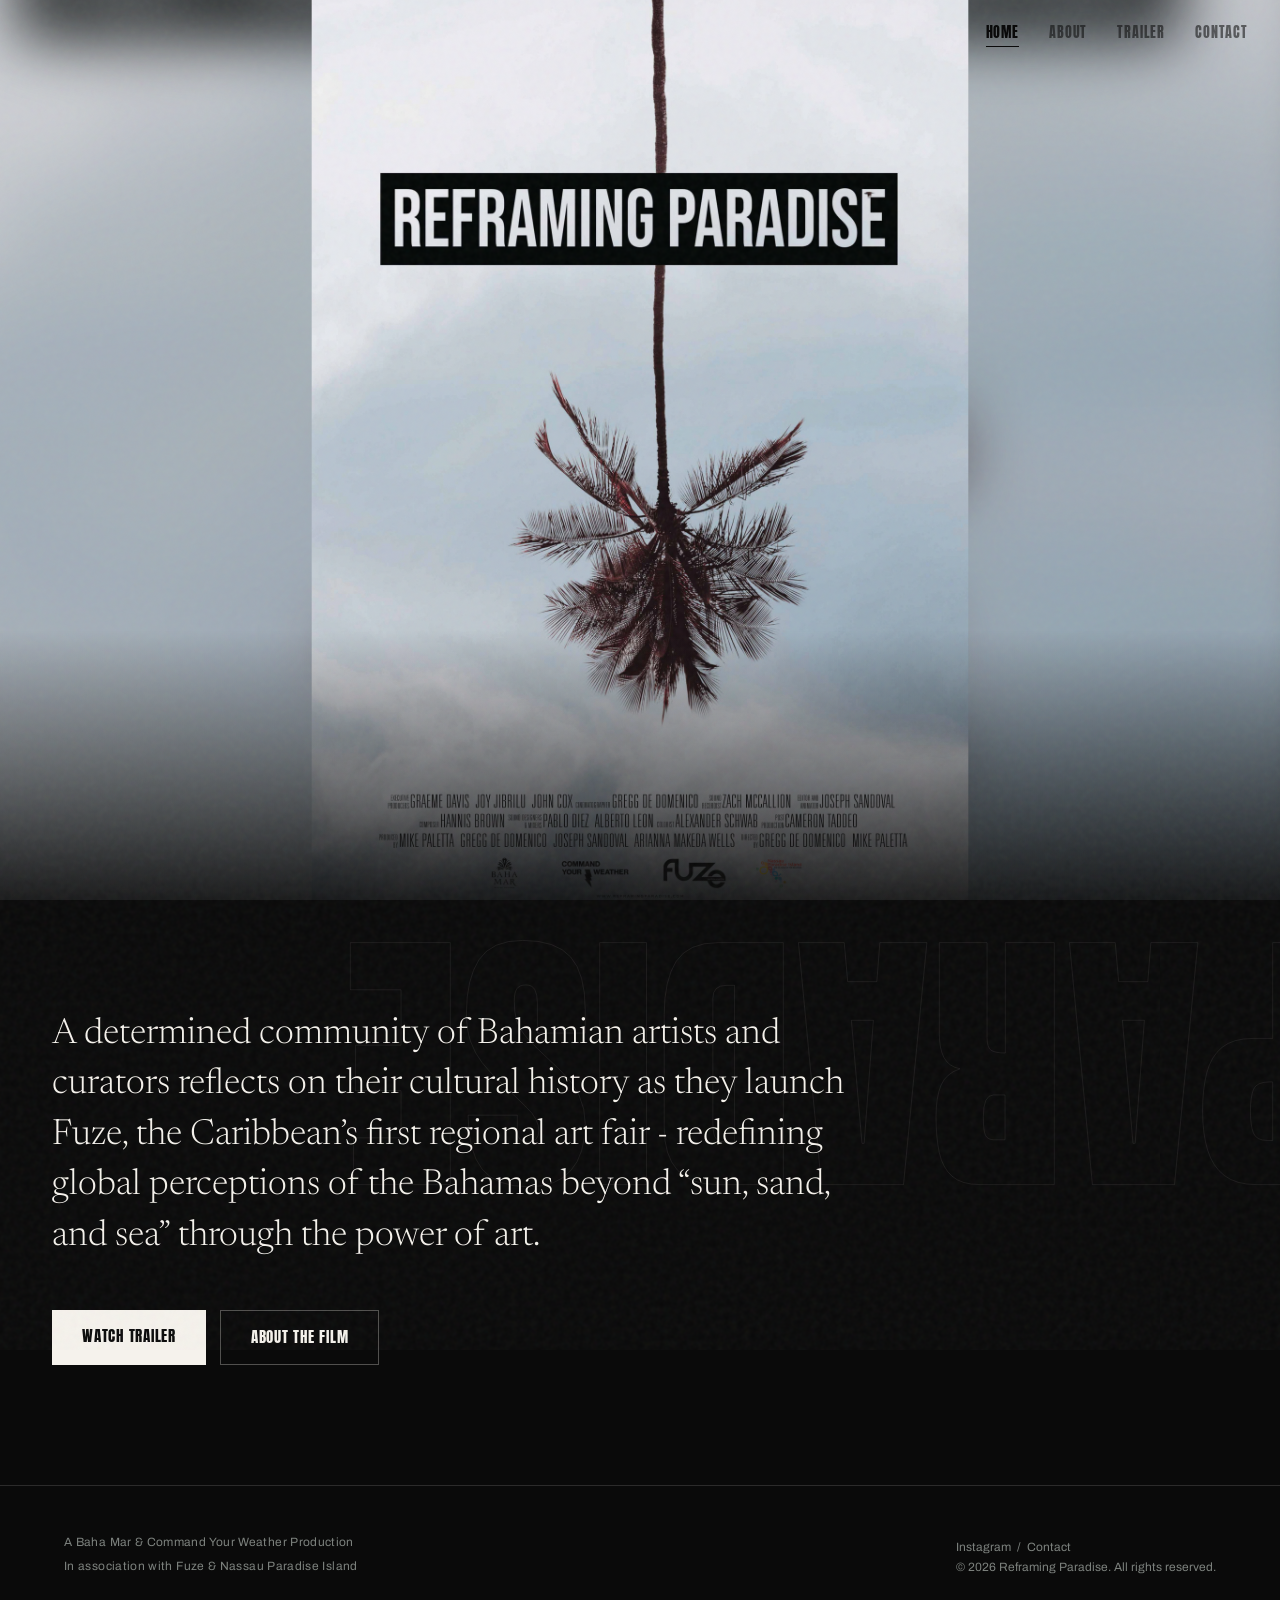
==== index.html @ a8e39a1b "Add files via upload" ====
<!DOCTYPE html>
<html lang="en">
<head>
<meta charset="UTF-8">
<meta name="viewport" content="width=device-width, initial-scale=1.0">
<title>Reframing Paradise — A Documentary Film</title>
<meta name="description" content="Reframing Paradise follows a community of Bahamian artists and curators as they launch Fuze, the Caribbean's first regional art fair.">
<link rel="stylesheet" href="style.css">
<style>
  .hero{
    position:relative;
    height:100svh;
    min-height:620px;
    overflow:hidden;
  }
  .hero-bg{
    position:absolute; inset:-40px;
    width:calc(100% + 80px); height:calc(100% + 80px);
    object-fit:cover;
    filter:blur(28px) brightness(0.9);
    transform:scale(1.15);
  }
  .hero-poster{
    position:absolute; inset:0;
    width:100%; height:100%;
    object-fit:contain;
    transform:scale(1.08);
    animation:heroDrift 26s ease-in-out infinite alternate;
  }
  @keyframes heroDrift{
    from{ transform:scale(1.08); }
    to{ transform:scale(1.12); }
  }
  @media (prefers-reduced-motion:reduce){ .hero-poster{ animation:none; } }
  .hero::after{
    content:"";
    position:absolute; inset:0;
    background:linear-gradient(to top, rgba(10,10,10,0.9) 0%, rgba(10,10,10,0) 30%);
  }
  .below{
    position:relative;
    padding:110px 0 60px;
    overflow:hidden;
  }
  .below .ghost{ top:20px; right:-4%; }
  .syn{
    font-family:'Newsreader',Georgia,serif;
    font-weight:300;
    font-size:clamp(23px,3vw,36px);
    line-height:1.4;
    max-width:840px;
    margin:0;
  }
  .syn i{ font-style:italic; }
  .cta-row{ display:flex; gap:14px; margin-top:48px; flex-wrap:wrap; }
  /* homepage nav: solid black over the light sky */
  .site-nav{ mix-blend-mode:normal; }
  .site-nav ul a, .nav-toggle{ color:#0a0a0a; }
  .site-nav ul a.active{ border-bottom-color:#0a0a0a; }
  /* mobile menu overlay is black — flip back to white there */
  .site-nav ul.open a{ color:#fff; }
  .site-nav ul.open a.active{ border-bottom-color:#fff; }
  .site-nav.menu-open .nav-toggle{ color:#fff; }
</style>
</head>
<body>
<div class="grain"></div>

<nav class="site-nav">
  <button class="nav-toggle">Menu</button>
  <ul>
    <li><a href="index.html" class="active">Home</a></li>
    <li><a href="about.html">About</a></li>
    <li><a href="trailer.html">Trailer</a></li>
    <li><a href="contact.html">Contact</a></li>
  </ul>
</nav>

<div class="hero">
  <img class="hero-bg" src="assets/poster.jpg" alt="" aria-hidden="true">
  <img class="hero-poster" src="assets/poster.jpg" alt="Reframing Paradise — an inverted palm tree hangs against an overcast sky">
</div>

<div class="below">
  <div class="ghost">Paradise</div>
  <div class="wrap">
    <p class="syn">A determined community of Bahamian artists and curators reflects on their cultural history as they launch Fuze, the Caribbean’s first regional art fair - redefining global perceptions of the Bahamas beyond “sun, sand, and sea” through the power of art.</p>

    <div class="cta-row">
      <a href="trailer.html" class="btn">Watch Trailer</a>
      <a href="about.html" class="btn ghost-btn">About the Film</a>
    </div>
  </div>
</div>

<footer>
  <div class="wrap">
    <div class="credit-list">
      A Baha Mar &amp; Command Your Weather Production<br>
      In association with Fuze &amp; Nassau Paradise Island
    </div>
    <div class="copy">
      <a href="https://www.instagram.com/reframingparadise" target="_blank" rel="noopener">Instagram</a> &nbsp;/&nbsp;
      <a href="contact.html">Contact</a><br>
      © 2026 Reframing Paradise. All rights reserved.
    </div>
  </div>
</footer>

<script src="site.js"></script>
</body>
</html>
---- style.css ----
@import url('https://fonts.googleapis.com/css2?family=Anton&family=Bebas+Neue&family=Archivo:wght@400;500;600&family=Newsreader:ital,opsz,wght@0,6..72,300;0,6..72,400;1,6..72,300&display=swap');

:root{
  --black: #0a0a0a;
  --white: #f5f2ec;
  --sky: #9aa7ad;
  --frond: #b6522f;
  --dim: #7d827e;
  --line: rgba(245,242,236,0.14);
  --line-strong: rgba(245,242,236,0.3);
  --maxw: 1240px;
}

*{ box-sizing:border-box; }
html{ scroll-behavior:smooth; }
body{
  margin:0;
  background:var(--black);
  color:var(--white);
  font-family:'Archivo', Helvetica, Arial, sans-serif;
  font-size:16px;
  line-height:1.65;
  -webkit-font-smoothing:antialiased;
  overflow-x:hidden;
}
a{ color:inherit; }
img{ max-width:100%; display:block; }

/* ============ DISPLAY TYPE — matched to the title logo ============ */
h1,h2,h3,.display{
  font-family:'Anton','Arial Narrow',sans-serif;
  font-weight:400;
  text-transform:uppercase;
  letter-spacing:0.005em;
  line-height:0.95;
  margin:0;
}

/* The logo treatment: condensed caps in a solid bar. Two polarities. */
.stamp{
  display:inline-block;
  font-family:'Anton',sans-serif;
  text-transform:uppercase;
  line-height:1;
  padding:0.18em 0.35em;
  background:var(--white);
  color:var(--black);
}
.stamp.dark{ background:var(--black); color:var(--white); }

.wrap{ max-width:var(--maxw); margin:0 auto; padding:0 32px; }

/* ============ FILM GRAIN ============ */
.grain{
  position:fixed; inset:-50%;
  width:200%; height:200%;
  pointer-events:none;
  z-index:99;
  opacity:0.05;
  background-image:url("data:image/svg+xml,%3Csvg viewBox='0 0 300 300' xmlns='http://www.w3.org/2000/svg'%3E%3Cfilter id='n'%3E%3CfeTurbulence type='fractalNoise' baseFrequency='0.9' numOctaves='2'/%3E%3C/filter%3E%3Crect width='100%25' height='100%25' filter='url(%23n)'/%3E%3C/svg%3E");
  animation:grain 8s steps(10) infinite;
}
@keyframes grain{
  0%,100%{ transform:translate(0,0); }
  20%{ transform:translate(-3%,2%); }
  40%{ transform:translate(2%,-3%); }
  60%{ transform:translate(-2%,-2%); }
  80%{ transform:translate(3%,3%); }
}
@media (prefers-reduced-motion:reduce){
  .grain{ animation:none; }
}

/* ============ NAV ============ */
.site-nav{
  position:fixed; top:0; left:0; right:0;
  z-index:100;
  display:flex; align-items:center; justify-content:flex-end;
  padding:20px 32px;
  mix-blend-mode:difference;
}
.site-nav .mark{
  font-family:'Anton',sans-serif;
  font-size:13px;
  letter-spacing:0.05em;
  text-decoration:none;
  color:#fff;
  position:absolute;
  left:50%;
  transform:translateX(-50%);
}
.site-nav ul{ list-style:none; display:flex; gap:30px; margin:0; padding:0; }
.site-nav ul a{
  font-family:'Anton',sans-serif;
  text-decoration:none;
  color:#fff;
  font-size:14px;
  letter-spacing:0.06em;
  text-transform:uppercase;
  opacity:0.55;
  transition:opacity .2s ease;
  padding-bottom:3px;
}
.site-nav ul a:hover{ opacity:1; }
.site-nav ul a.active{ opacity:1; border-bottom:1px solid #fff; }

.nav-toggle{ display:none; }

/* ============ FLIP — the "reframing" gesture ============ */
.flip{
  display:inline-block;
  transition:transform .5s cubic-bezier(.7,0,.3,1);
}
.flip:hover{ transform:rotate(180deg); }

/* Ghost type — giant flipped watermark */
.ghost{
  position:absolute;
  font-family:'Anton',sans-serif;
  font-size:clamp(120px,22vw,320px);
  line-height:1;
  text-transform:uppercase;
  color:transparent;
  -webkit-text-stroke:1px rgba(245,242,236,0.07);
  transform:rotate(180deg);
  pointer-events:none;
  user-select:none;
  white-space:nowrap;
}

/* ============ BUTTONS ============ */
.btn{
  display:inline-block;
  font-family:'Anton',sans-serif;
  font-size:15px;
  letter-spacing:0.05em;
  text-transform:uppercase;
  text-decoration:none;
  padding:14px 30px;
  background:var(--white);
  color:var(--black);
  transition:background .2s ease, color .2s ease;
}
.btn:hover{ background:var(--frond); color:var(--white); }
.btn.ghost-btn{
  background:transparent;
  color:var(--white);
  border:1px solid var(--line-strong);
}
.btn.ghost-btn:hover{ background:var(--white); color:var(--black); border-color:var(--white); }

/* ============ SECTIONS / FOOTER ============ */
section{ padding:88px 0; position:relative; }
.page-body{ padding-top:130px; }

footer{
  border-top:1px solid var(--line);
  margin-top:60px;
  padding:44px 32px 60px;
}
footer .wrap{
  display:flex; justify-content:space-between; align-items:flex-end;
  flex-wrap:wrap; gap:24px;
}
footer .credit-list{
  font-family:'Archivo',sans-serif;
  font-size:12px; letter-spacing:0.03em;
  color:var(--dim); line-height:2;
}
footer .copy{ font-size:12px; color:var(--dim); font-family:'Archivo',sans-serif; }
footer a{ text-decoration:none; }
footer a:hover{ color:var(--frond); }

/* ============ MOBILE ============ */
@media (max-width:760px){
  .wrap{ padding:0 20px; }
  .page-body{ padding-top:104px; }
  .site-nav{ padding:16px 20px; }
  .nav-toggle{
    display:block;
    background:none; border:0; color:#fff;
    font-family:'Anton',sans-serif;
    font-size:13px; letter-spacing:0.08em; text-transform:uppercase;
    cursor:pointer; padding:6px 0;
  }
  .site-nav ul{
    position:fixed; inset:0;
    background:var(--black);
    flex-direction:column;
    align-items:center; justify-content:center;
    gap:36px;
    display:none;
  }
  .site-nav ul.open{ display:flex; }
  .site-nav ul a{ font-size:22px; }
  .site-nav.menu-open{ mix-blend-mode:normal; }
}
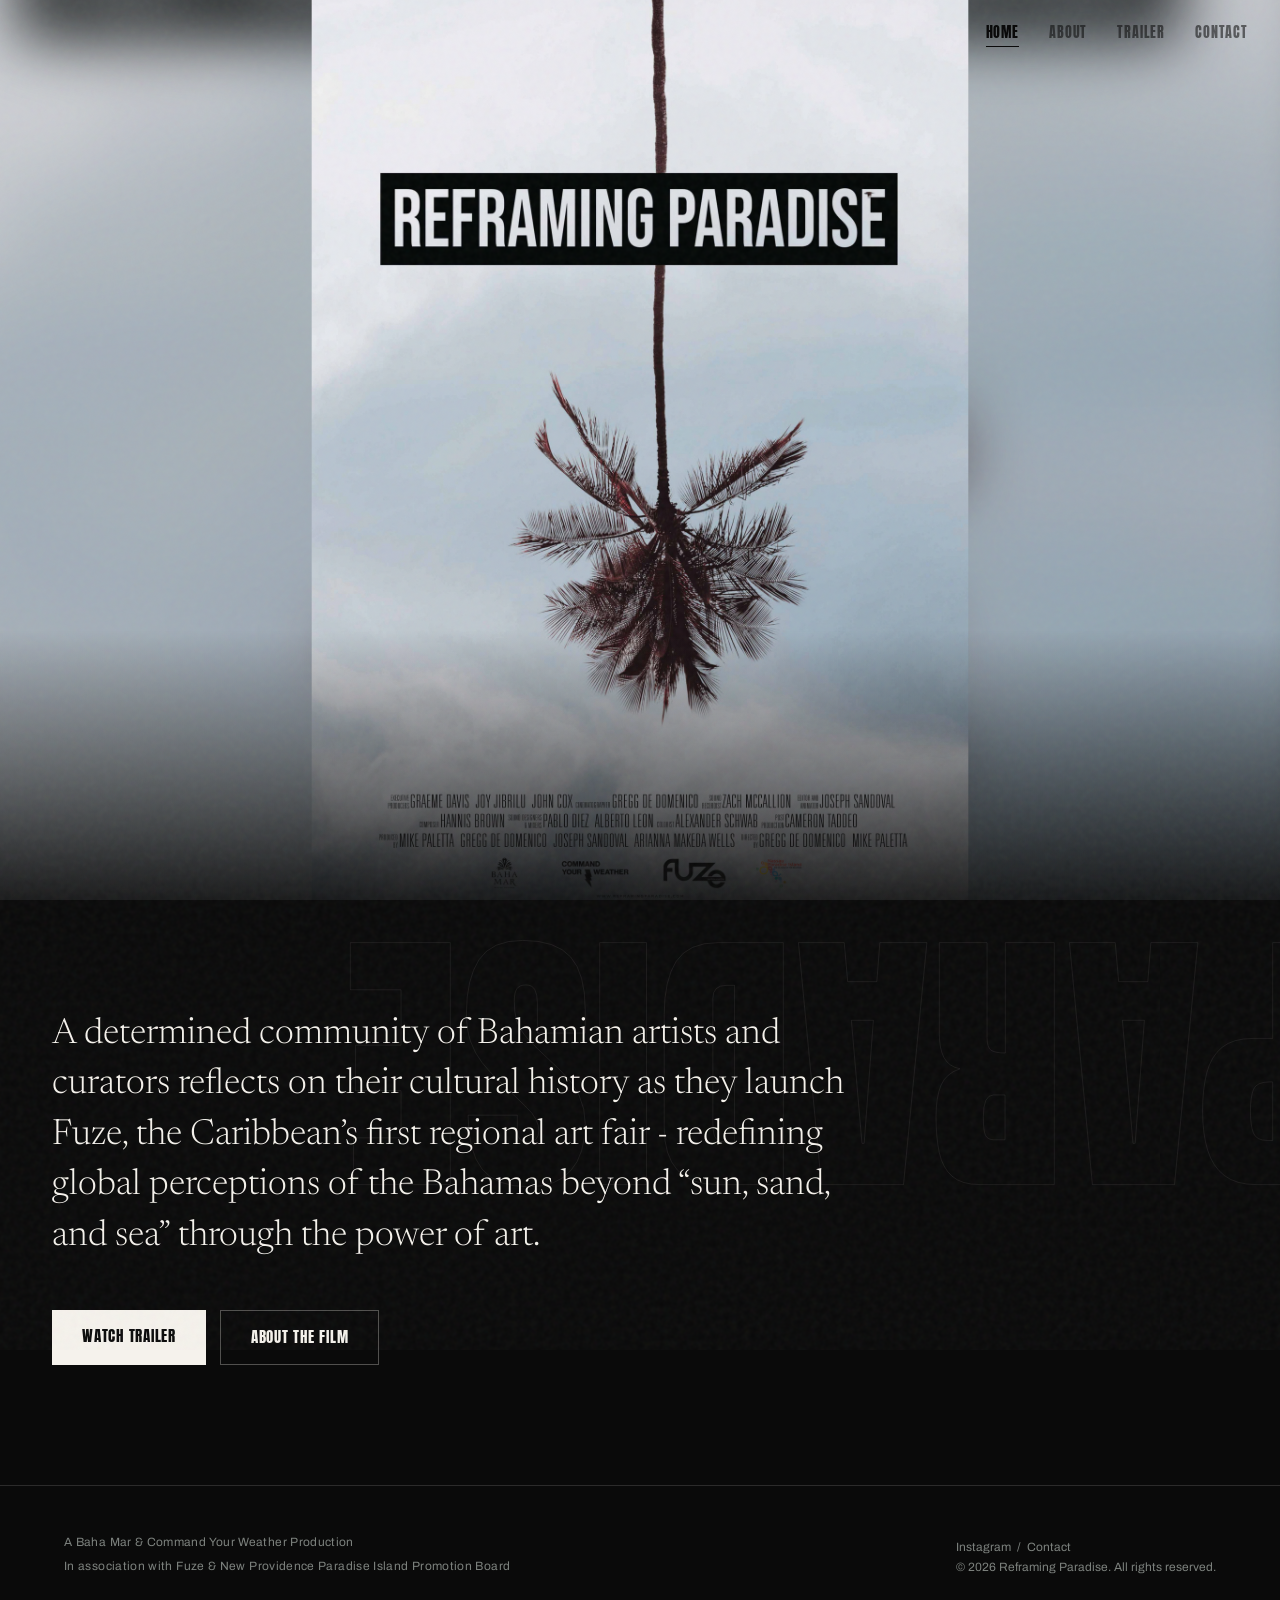
==== commit 611a8604: "Update index.html" ====
--- a/index.html
+++ b/index.html
@@ -97,7 +97,7 @@
   <div class="wrap">
     <div class="credit-list">
       A Baha Mar &amp; Command Your Weather Production<br>
-      In association with Fuze &amp; Nassau Paradise Island
+      In association with Fuze &amp; New Providence Paradise Island Promotion Board
     </div>
     <div class="copy">
       <a href="https://www.instagram.com/reframingparadise" target="_blank" rel="noopener">Instagram</a> &nbsp;/&nbsp;
